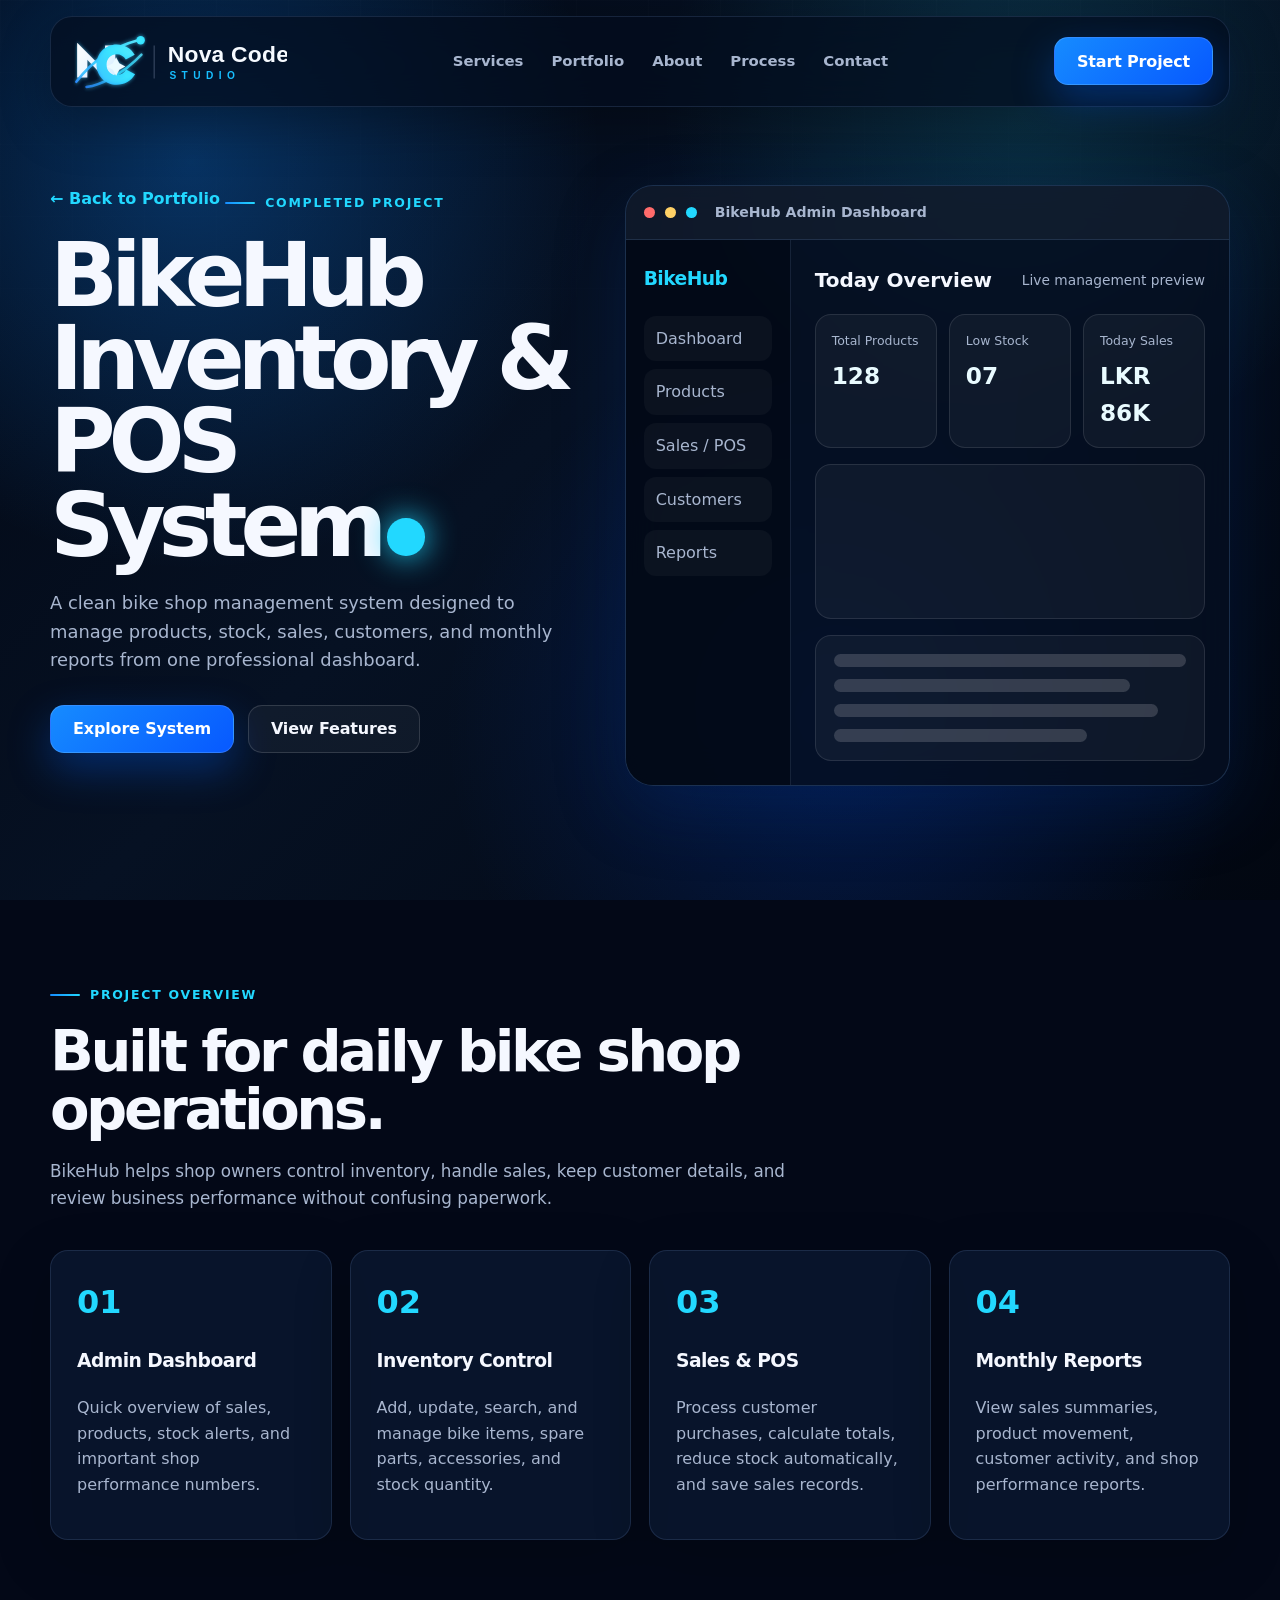
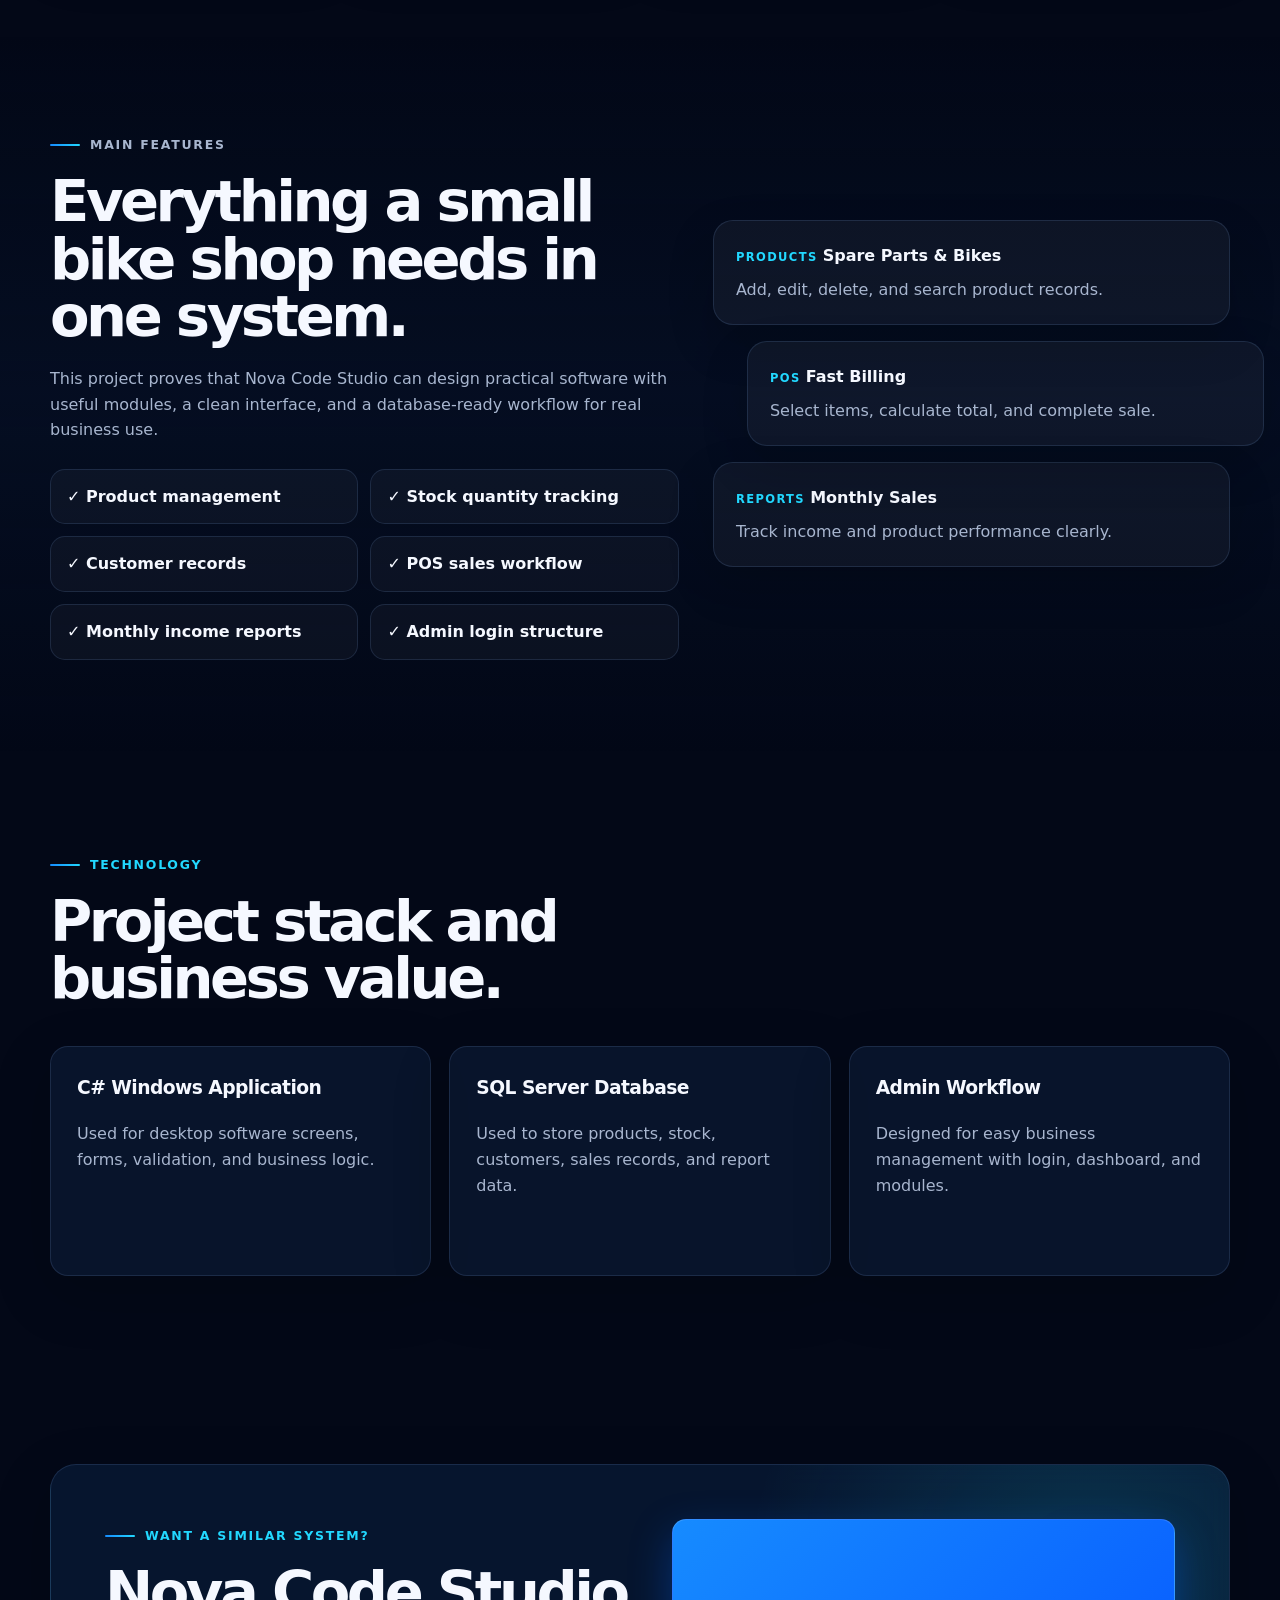
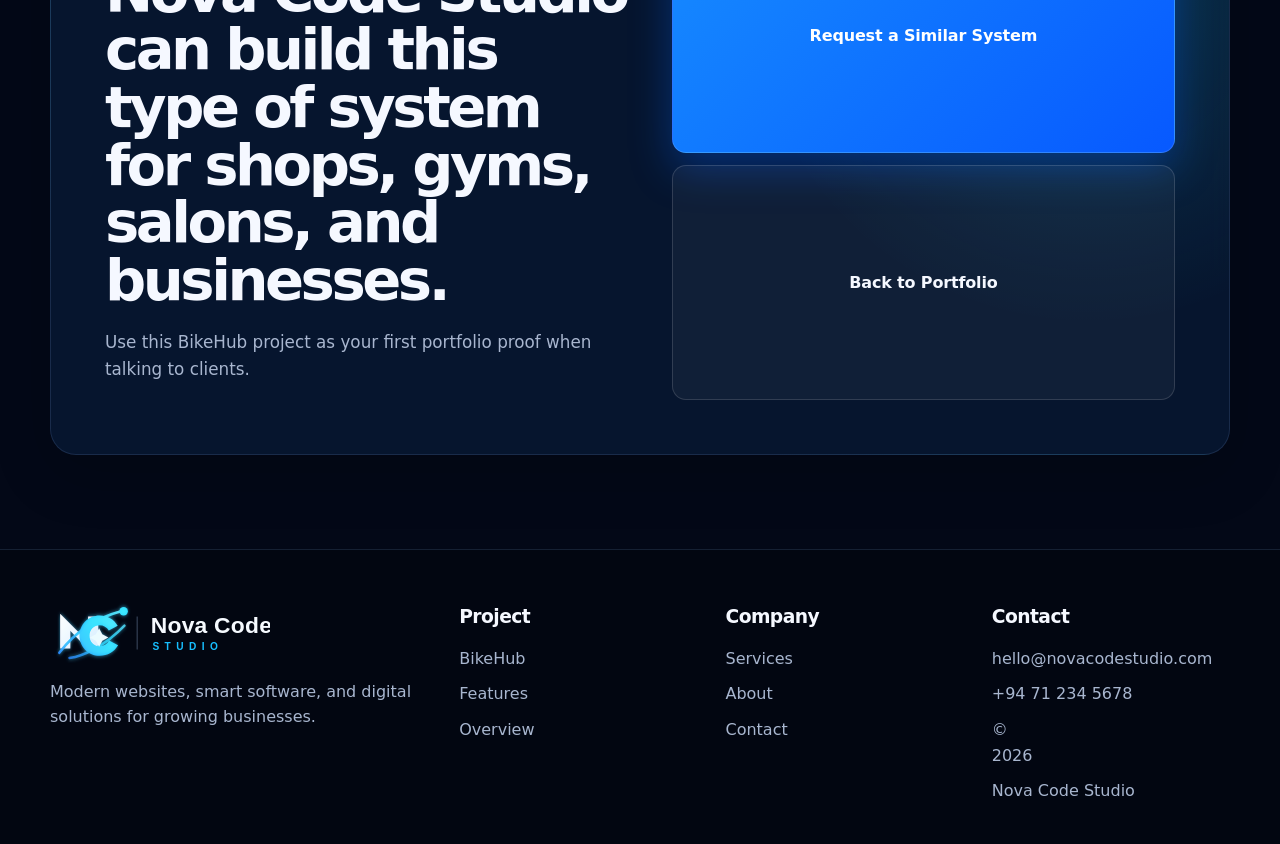
==== bikehub.html @ 88bc0a58 "Add files via upload" ====
<!DOCTYPE html>
<html lang="en">
<head>
  <meta charset="UTF-8" />
  <meta name="viewport" content="width=device-width, initial-scale=1.0" />
  <title>BikeHub Project | Nova Code Studio</title>
  <meta name="description" content="Explore the BikeHub Inventory and POS System project by Nova Code Studio." />
  <meta name="theme-color" content="#06152c" />
  <link rel="icon" href="favicon.svg" type="image/svg+xml" />
  <link rel="stylesheet" href="styles.css" />
</head>
<body>
  <div class="site-bg" aria-hidden="true"></div>

  <header class="project-page-header" id="top">
    <nav class="nav container" aria-label="Project navigation">
      <a class="brand" href="index.html" aria-label="Nova Code Studio home">
        <img src="assets/nova-code-logo.svg" alt="Nova Code Studio logo" />
      </a>

      <button class="nav-toggle" type="button" aria-label="Open menu" aria-expanded="false">
        <span></span><span></span><span></span>
      </button>

      <div class="nav-menu" id="navMenu">
        <a href="index.html#services">Services</a>
        <a href="index.html#portfolio">Portfolio</a>
        <a href="index.html#about">About</a>
        <a href="index.html#process">Process</a>
        <a href="index.html#contact">Contact</a>
      </div>

      <a class="nav-button" href="index.html#contact">Start Project</a>
    </nav>

    <section class="project-hero container">
      <div class="project-hero-copy reveal">
        <a class="back-link" href="index.html#portfolio">← Back to Portfolio</a>
        <p class="eyebrow"><span></span> Completed project</p>
        <h1>BikeHub Inventory & POS System</h1>
        <p class="hero-lead">
          A clean bike shop management system designed to manage products, stock, sales, customers, and monthly reports from one professional dashboard.
        </p>
        <div class="hero-actions">
          <a class="btn primary" href="#demo">Explore System</a>
          <a class="btn secondary" href="#features">View Features</a>
        </div>
      </div>

      <div class="bikehub-system-frame reveal" aria-label="BikeHub dashboard preview">
        <div class="window-bar"><span></span><span></span><span></span><strong>BikeHub Admin Dashboard</strong></div>
        <div class="dashboard-preview">
          <aside>
            <h3>BikeHub</h3>
            <p>Dashboard</p>
            <p>Products</p>
            <p>Sales / POS</p>
            <p>Customers</p>
            <p>Reports</p>
          </aside>
          <main>
            <div class="dash-title"><strong>Today Overview</strong><span>Live management preview</span></div>
            <div class="metric-grid">
              <div><span>Total Products</span><strong>128</strong></div>
              <div><span>Low Stock</span><strong>07</strong></div>
              <div><span>Today Sales</span><strong>LKR 86K</strong></div>
            </div>
            <div class="chart-card"><span></span><span></span><span></span><span></span><span></span></div>
            <div class="table-card">
              <span></span><span></span><span></span><span></span>
            </div>
          </main>
        </div>
      </div>
    </section>
  </header>

  <main>
    <section class="section" id="demo">
      <div class="container">
        <div class="section-heading reveal">
          <p class="eyebrow"><span></span> Project overview</p>
          <h2>Built for daily bike shop operations.</h2>
          <p>BikeHub helps shop owners control inventory, handle sales, keep customer details, and review business performance without confusing paperwork.</p>
        </div>

        <div class="project-detail-grid">
          <article class="detail-card reveal">
            <strong>01</strong>
            <h3>Admin Dashboard</h3>
            <p>Quick overview of sales, products, stock alerts, and important shop performance numbers.</p>
          </article>
          <article class="detail-card reveal">
            <strong>02</strong>
            <h3>Inventory Control</h3>
            <p>Add, update, search, and manage bike items, spare parts, accessories, and stock quantity.</p>
          </article>
          <article class="detail-card reveal">
            <strong>03</strong>
            <h3>Sales & POS</h3>
            <p>Process customer purchases, calculate totals, reduce stock automatically, and save sales records.</p>
          </article>
          <article class="detail-card reveal">
            <strong>04</strong>
            <h3>Monthly Reports</h3>
            <p>View sales summaries, product movement, customer activity, and shop performance reports.</p>
          </article>
        </div>
      </div>
    </section>

    <section class="section bikehub-showcase" id="features">
      <div class="container showcase-grid">
        <div class="showcase-copy reveal">
          <p class="eyebrow"><span></span> Main features</p>
          <h2>Everything a small bike shop needs in one system.</h2>
          <p>
            This project proves that Nova Code Studio can design practical software with useful modules, a clean interface, and a database-ready workflow for real business use.
          </p>
          <div class="about-points">
            <span>✓ Product management</span>
            <span>✓ Stock quantity tracking</span>
            <span>✓ Customer records</span>
            <span>✓ POS sales workflow</span>
            <span>✓ Monthly income reports</span>
            <span>✓ Admin login structure</span>
          </div>
        </div>

        <div class="screen-stack reveal">
          <article>
            <span>Products</span>
            <strong>Spare Parts & Bikes</strong>
            <p>Add, edit, delete, and search product records.</p>
          </article>
          <article>
            <span>POS</span>
            <strong>Fast Billing</strong>
            <p>Select items, calculate total, and complete sale.</p>
          </article>
          <article>
            <span>Reports</span>
            <strong>Monthly Sales</strong>
            <p>Track income and product performance clearly.</p>
          </article>
        </div>
      </div>
    </section>

    <section class="section">
      <div class="container">
        <div class="section-heading reveal">
          <p class="eyebrow"><span></span> Technology</p>
          <h2>Project stack and business value.</h2>
        </div>
        <div class="tech-grid">
          <article class="tech-card reveal"><h3>C# Windows Application</h3><p>Used for desktop software screens, forms, validation, and business logic.</p></article>
          <article class="tech-card reveal"><h3>SQL Server Database</h3><p>Used to store products, stock, customers, sales records, and report data.</p></article>
          <article class="tech-card reveal"><h3>Admin Workflow</h3><p>Designed for easy business management with login, dashboard, and modules.</p></article>
        </div>
      </div>
    </section>

    <section class="section contact-section">
      <div class="container contact-card reveal">
        <div>
          <p class="eyebrow"><span></span> Want a similar system?</p>
          <h2>Nova Code Studio can build this type of system for shops, gyms, salons, and businesses.</h2>
          <p>Use this BikeHub project as your first portfolio proof when talking to clients.</p>
        </div>
        <div class="case-study-list">
          <a class="btn primary" href="index.html#contact">Request a Similar System</a>
          <a class="btn secondary" href="index.html#portfolio">Back to Portfolio</a>
        </div>
      </div>
    </section>
  </main>

  <footer class="footer">
    <div class="container footer-grid">
      <div>
        <img src="assets/nova-code-logo.svg" alt="Nova Code Studio logo" />
        <p>Modern websites, smart software, and digital solutions for growing businesses.</p>
      </div>
      <div>
        <h3>Project</h3>
        <a href="#top">BikeHub</a>
        <a href="#features">Features</a>
        <a href="#demo">Overview</a>
      </div>
      <div>
        <h3>Company</h3>
        <a href="index.html#services">Services</a>
        <a href="index.html#about">About</a>
        <a href="index.html#contact">Contact</a>
      </div>
      <div>
        <h3>Contact</h3>
        <a href="mailto:hello@novacodestudio.com">hello@novacodestudio.com</a>
        <a href="tel:+94712345678">+94 71 234 5678</a>
        <span>© <span id="year"></span> Nova Code Studio</span>
      </div>
    </div>
  </footer>

  <script src="script.js"></script>
</body>
</html>
---- styles.css ----
:root {
  --bg: #030817;
  --bg-soft: #06152c;
  --card: rgba(11, 25, 50, 0.74);
  --card-strong: rgba(12, 33, 68, 0.92);
  --text: #f5f8ff;
  --muted: #a8b6cf;
  --line: rgba(113, 151, 206, 0.18);
  --blue: #168bff;
  --cyan: #22d8ff;
  --blue-dark: #0759ff;
  --shadow: 0 22px 70px rgba(0, 48, 125, 0.28);
  --radius: 26px;
  --radius-sm: 18px;
  --max: 1180px;
}

* { box-sizing: border-box; }
html { scroll-behavior: smooth; }
body {
  margin: 0;
  font-family: Inter, ui-sans-serif, system-ui, -apple-system, BlinkMacSystemFont, "Segoe UI", Arial, sans-serif;
  background: var(--bg);
  color: var(--text);
  line-height: 1.6;
  overflow-x: hidden;
}

body::selection { background: var(--cyan); color: #001224; }

a { color: inherit; text-decoration: none; }
img { max-width: 100%; display: block; }
button, input, textarea, select { font: inherit; }

.site-bg {
  position: fixed;
  inset: 0;
  pointer-events: none;
  z-index: -1;
  background:
    radial-gradient(circle at 15% 18%, rgba(15, 135, 255, .32), transparent 31%),
    radial-gradient(circle at 80% 12%, rgba(34, 216, 255, .16), transparent 28%),
    radial-gradient(circle at 66% 80%, rgba(0, 80, 255, .22), transparent 36%),
    linear-gradient(135deg, #020713 0%, #061123 45%, #020711 100%);
}

.container {
  width: min(var(--max), calc(100% - 40px));
  margin-inline: auto;
}

.header {
  min-height: 100vh;
  position: relative;
  overflow: hidden;
}
.header::before {
  content: "";
  position: absolute;
  inset: 0;
  background:
    linear-gradient(rgba(255,255,255,.035) 1px, transparent 1px),
    linear-gradient(90deg, rgba(255,255,255,.035) 1px, transparent 1px);
  background-size: 72px 72px;
  mask-image: linear-gradient(to bottom, black, transparent 80%);
  opacity: .42;
}

.nav {
  position: sticky;
  top: 16px;
  z-index: 30;
  display: flex;
  align-items: center;
  justify-content: space-between;
  gap: 22px;
  margin-top: 16px;
  padding: 14px 16px;
  border: 1px solid var(--line);
  border-radius: 22px;
  background: rgba(4, 13, 30, .72);
  backdrop-filter: blur(18px);
  box-shadow: 0 18px 50px rgba(0,0,0,.28);
}
.brand { display: inline-flex; align-items: center; width: 220px; flex: 0 0 auto; }
.brand img { width: 220px; height: auto; }

.nav-menu {
  display: flex;
  align-items: center;
  gap: 28px;
  color: var(--muted);
  font-weight: 700;
  font-size: .93rem;
}
.nav-menu a { transition: .25s ease; }
.nav-menu a:hover { color: var(--cyan); }
.nav-button,
.btn {
  display: inline-flex;
  align-items: center;
  justify-content: center;
  gap: 10px;
  min-height: 48px;
  padding: 0 22px;
  border-radius: 14px;
  border: 1px solid rgba(255,255,255,.14);
  font-weight: 800;
  letter-spacing: -.01em;
  transition: transform .25s ease, box-shadow .25s ease, border-color .25s ease;
  cursor: pointer;
}
.nav-button,
.btn.primary {
  background: linear-gradient(135deg, var(--blue), var(--blue-dark));
  color: white;
  box-shadow: 0 16px 40px rgba(0, 100, 255, .34);
}
.btn.secondary {
  background: rgba(255,255,255,.045);
  color: var(--text);
}
.nav-button:hover,
.btn:hover { transform: translateY(-3px); border-color: rgba(34,216,255,.55); }
.btn.primary:hover { box-shadow: 0 20px 55px rgba(34, 216, 255, .28); }

.nav-toggle {
  display: none;
  width: 46px;
  height: 42px;
  border-radius: 12px;
  border: 1px solid var(--line);
  background: rgba(255,255,255,.055);
  cursor: pointer;
}
.nav-toggle span {
  display: block;
  width: 20px;
  height: 2px;
  margin: 5px auto;
  background: white;
  border-radius: 10px;
}

.hero {
  position: relative;
  z-index: 2;
  display: grid;
  grid-template-columns: minmax(0, 1fr) minmax(380px, .95fr);
  align-items: center;
  gap: 56px;
  padding: 96px 0 82px;
}
.eyebrow {
  display: inline-flex;
  align-items: center;
  gap: 10px;
  margin: 0 0 18px;
  text-transform: uppercase;
  letter-spacing: .14em;
  color: var(--cyan);
  font-weight: 900;
  font-size: .78rem;
}
.eyebrow span {
  width: 30px;
  height: 2px;
  border-radius: 10px;
  background: linear-gradient(90deg, var(--blue), var(--cyan));
}

h1, h2, h3, p { margin-top: 0; }
h1 {
  max-width: 800px;
  margin-bottom: 22px;
  font-size: clamp(3rem, 7vw, 6.7rem);
  line-height: .93;
  letter-spacing: -.08em;
}
h1::after {
  content: "";
  display: inline-block;
  width: .42em;
  height: .42em;
  margin-left: .08em;
  border-radius: 50%;
  background: var(--cyan);
  box-shadow: 0 0 32px var(--cyan);
}
h2 {
  font-size: clamp(2rem, 4.5vw, 4.2rem);
  line-height: 1;
  letter-spacing: -.06em;
  margin-bottom: 20px;
}
h3 { letter-spacing: -.03em; }
.hero-lead {
  max-width: 680px;
  color: var(--muted);
  font-size: 1.12rem;
  margin-bottom: 30px;
}
.hero-actions { display: flex; flex-wrap: wrap; gap: 14px; margin-bottom: 32px; }
.hero-stats {
  display: grid;
  grid-template-columns: repeat(3, minmax(0, 1fr));
  gap: 12px;
  max-width: 560px;
}
.hero-stats div {
  padding: 16px;
  border: 1px solid var(--line);
  border-radius: 18px;
  background: rgba(255,255,255,.04);
}
.hero-stats strong { display: block; font-size: 1.5rem; color: var(--text); line-height: 1; }
.hero-stats span { color: var(--muted); font-size: .9rem; }

.hero-visual {
  position: relative;
  min-height: 560px;
  display: grid;
  place-items: center;
}
.hero-logo-card {
  position: relative;
  width: min(430px, 72vw);
  aspect-ratio: 1;
  display: grid;
  place-items: center;
  border: 1px solid rgba(34,216,255,.24);
  border-radius: 46px;
  background:
    linear-gradient(145deg, rgba(255,255,255,.08), rgba(255,255,255,.018)),
    radial-gradient(circle at 50% 40%, rgba(22,139,255,.30), transparent 55%);
  box-shadow: var(--shadow), inset 0 1px 0 rgba(255,255,255,.13);
}
.hero-logo-card img { width: 58%; filter: drop-shadow(0 0 32px rgba(34,216,255,.42)); }
.orbit {
  position: absolute;
  width: 520px;
  aspect-ratio: 1;
  border: 1px solid rgba(34,216,255,.24);
  border-radius: 50%;
  transform: rotate(-19deg) scaleY(.48);
}
.orbit::after {
  content: "";
  position: absolute;
  top: 44px;
  left: 62px;
  width: 10px;
  height: 10px;
  border-radius: 50%;
  background: var(--cyan);
  box-shadow: 0 0 24px var(--cyan);
}
.orbit-two { width: 650px; transform: rotate(13deg) scaleY(.43); opacity: .75; }
.floating-note {
  position: absolute;
  width: 190px;
  padding: 14px 16px;
  border: 1px solid var(--line);
  border-radius: 18px;
  background: rgba(7, 21, 45, .76);
  backdrop-filter: blur(16px);
  box-shadow: 0 18px 50px rgba(0,0,0,.25);
}
.floating-note strong { display: block; font-size: .92rem; }
.floating-note span { color: var(--muted); font-size: .82rem; }
.note-one { top: 42px; left: 8px; }
.note-two { right: 0; top: 118px; }
.note-three { bottom: 56px; left: 44px; }

.section { position: relative; padding: 94px 0; }
.trusted-section { padding: 28px 0; }
.trusted-row {
  display: flex;
  align-items: center;
  justify-content: space-between;
  gap: 18px;
  flex-wrap: wrap;
  padding: 20px 24px;
  border: 1px solid var(--line);
  border-radius: 22px;
  background: rgba(255,255,255,.035);
  color: var(--muted);
}
.trusted-row strong { color: var(--text); }

.section-heading {
  max-width: 780px;
  margin-bottom: 38px;
}
.section-heading p:not(.eyebrow) { color: var(--muted); font-size: 1.05rem; }

.service-grid {
  display: grid;
  grid-template-columns: repeat(5, minmax(0, 1fr));
  gap: 16px;
}
.service-card,
.project-card,
.step-card,
.price-card,
.testimonial-card,
.contact-card,
.founder-panel {
  border: 1px solid var(--line);
  background: var(--card);
  border-radius: var(--radius-sm);
  box-shadow: 0 18px 58px rgba(0,0,0,.18);
  backdrop-filter: blur(14px);
}
.service-card {
  min-height: 286px;
  padding: 24px;
  transition: transform .25s ease, border-color .25s ease, background .25s ease;
}
.service-card:hover { transform: translateY(-8px); border-color: rgba(34,216,255,.46); background: var(--card-strong); }
.service-icon {
  width: 48px;
  height: 48px;
  display: grid;
  place-items: center;
  border-radius: 15px;
  margin-bottom: 22px;
  background: linear-gradient(135deg, rgba(22,139,255,.22), rgba(34,216,255,.09));
  color: var(--cyan);
  border: 1px solid rgba(34,216,255,.22);
  font-weight: 900;
}
.service-card h3 { margin-bottom: 12px; font-size: 1.08rem; }
.service-card p { color: var(--muted); font-size: .95rem; }
.service-card a { display: inline-block; margin-top: 8px; color: var(--cyan); font-weight: 800; font-size: .9rem; }

.split-section { background: linear-gradient(180deg, transparent, rgba(9,29,62,.25), transparent); }
.portfolio-grid {
  display: grid;
  grid-template-columns: repeat(4, minmax(0, 1fr));
  gap: 18px;
}
.project-card { overflow: hidden; transition: transform .25s ease, border-color .25s ease; }
.project-card:hover { transform: translateY(-8px); border-color: rgba(34,216,255,.46); }
.project-preview {
  position: relative;
  min-height: 190px;
  overflow: hidden;
  background: linear-gradient(135deg, rgba(22,139,255,.4), rgba(34,216,255,.15));
}
.project-preview::before {
  content: "";
  position: absolute;
  inset: 20px;
  border-radius: 20px;
  border: 1px solid rgba(255,255,255,.16);
  background: rgba(3,8,23,.42);
}
.project-preview span { position: absolute; border-radius: 99px; background: rgba(255,255,255,.7); }
.project-preview span:nth-child(1) { left: 42px; top: 50px; width: 96px; height: 12px; }
.project-preview span:nth-child(2) { left: 42px; top: 78px; width: 140px; height: 10px; opacity: .6; }
.project-preview span:nth-child(3) { right: 40px; bottom: 42px; width: 84px; height: 38px; background: linear-gradient(135deg, var(--blue), var(--cyan)); }
.tourism { background: radial-gradient(circle at 25% 35%, #38e3ff, transparent 26%), linear-gradient(135deg, #072a67, #0b894d); }
.gym { background: radial-gradient(circle at 70% 35%, #22d8ff, transparent 22%), linear-gradient(135deg, #0b1026, #173b7e); }
.shop { background: radial-gradient(circle at 75% 30%, #e6fbff, transparent 18%), linear-gradient(135deg, #0b152d, #125ae8); }
.pos { background: radial-gradient(circle at 75% 25%, #22d8ff, transparent 20%), linear-gradient(135deg, #071329, #0b45ad); }
.project-body { padding: 22px; }
.project-body p { color: var(--cyan); text-transform: uppercase; letter-spacing: .14em; font-size: .72rem; font-weight: 900; margin-bottom: 8px; }
.project-body h3 { margin-bottom: 8px; }
.project-body span { color: var(--muted); font-size: .94rem; }

.about-grid {
  display: grid;
  grid-template-columns: minmax(0, .95fr) minmax(360px, .8fr);
  gap: 28px;
  align-items: center;
}
.about-copy p:not(.eyebrow) { color: var(--muted); font-size: 1.05rem; }
.about-copy strong { color: var(--text); }
.about-points { display: grid; grid-template-columns: repeat(2, minmax(0,1fr)); gap: 12px; margin-top: 26px; }
.about-points span {
  padding: 14px 16px;
  border-radius: 15px;
  border: 1px solid var(--line);
  background: rgba(255,255,255,.035);
  color: var(--text);
  font-weight: 700;
}
.founder-panel { padding: 22px; position: relative; overflow: hidden; }
.founder-panel::before {
  content: "";
  position: absolute;
  width: 220px;
  height: 220px;
  right: -60px;
  top: -70px;
  border-radius: 50%;
  background: rgba(34,216,255,.16);
  filter: blur(24px);
}
.founder-card {
  position: relative;
  display: flex;
  align-items: center;
  gap: 16px;
  padding: 18px;
  border-radius: 18px;
  border: 1px solid var(--line);
  background: rgba(255,255,255,.04);
  margin-bottom: 14px;
}
.avatar {
  flex: 0 0 auto;
  width: 72px;
  height: 72px;
  display: grid;
  place-items: center;
  border-radius: 50%;
  font-weight: 950;
  font-size: 1.35rem;
  color: white;
  background: linear-gradient(135deg, var(--blue), var(--cyan));
  box-shadow: 0 14px 34px rgba(22,139,255,.28);
}
.avatar.female { background: linear-gradient(135deg, #1d63ff, #22d8ff 65%, #ffffff); color: #041126; }
.founder-card h3 { margin-bottom: 3px; }
.founder-card p { color: var(--muted); margin: 0; }
.mini-dashboard {
  position: relative;
  display: grid;
  grid-template-columns: repeat(2, minmax(0,1fr));
  gap: 12px;
  margin-top: 20px;
}
.mini-dashboard div {
  padding: 16px;
  border-radius: 16px;
  background: rgba(3,8,23,.56);
  border: 1px solid rgba(255,255,255,.1);
}
.mini-dashboard span {
  display: block;
  width: 42px;
  height: 8px;
  border-radius: 99px;
  margin-bottom: 12px;
  background: linear-gradient(90deg, var(--blue), var(--cyan));
}

.process-grid {
  display: grid;
  grid-template-columns: repeat(5, minmax(0,1fr));
  gap: 16px;
}
.step-card { padding: 24px; min-height: 210px; position: relative; overflow: hidden; }
.step-card::after {
  content: "";
  position: absolute;
  width: 90px;
  height: 90px;
  right: -30px;
  top: -30px;
  border-radius: 50%;
  background: rgba(34,216,255,.1);
}
.step-card strong { color: var(--cyan); font-size: 1.8rem; }
.step-card p { color: var(--muted); font-size: .94rem; }

.pricing-grid {
  display: grid;
  grid-template-columns: repeat(3, minmax(0, 1fr));
  gap: 20px;
}
.price-card { padding: 30px; }
.price-card.featured {
  border-color: rgba(34,216,255,.5);
  background: linear-gradient(145deg, rgba(22,139,255,.17), rgba(6,21,44,.92));
  transform: translateY(-12px);
}
.price-card p { color: var(--cyan); font-weight: 900; text-transform: uppercase; letter-spacing: .12em; font-size: .78rem; }
.price-card h3 { font-size: 1.35rem; margin-bottom: 14px; }
.price-card strong { display: block; font-size: 2rem; margin-bottom: 20px; }
.price-card ul { padding: 0; margin: 0 0 26px; list-style: none; color: var(--muted); }
.price-card li { margin-bottom: 10px; }
.price-card li::before { content: "✓"; color: var(--cyan); font-weight: 900; margin-right: 8px; }
.price-card a {
  display: inline-flex;
  min-height: 44px;
  align-items: center;
  padding: 0 18px;
  border-radius: 12px;
  border: 1px solid var(--line);
  color: var(--text);
  font-weight: 800;
  background: rgba(255,255,255,.04);
}
.price-card.featured a { background: linear-gradient(135deg, var(--blue), var(--blue-dark)); border-color: transparent; }

.testimonial-grid {
  display: grid;
  grid-template-columns: .95fr repeat(2, minmax(0, .75fr));
  gap: 18px;
  align-items: stretch;
}
.testimonial-copy { padding-right: 20px; }
.testimonial-card { padding: 26px; }
.testimonial-card p { color: var(--muted); }
.testimonial-card strong { display: block; margin-bottom: 6px; }
.testimonial-card span { color: #ffd66b; letter-spacing: .2em; }

.contact-card {
  display: grid;
  grid-template-columns: .9fr .85fr;
  gap: 34px;
  padding: clamp(26px, 5vw, 54px);
  background:
    radial-gradient(circle at 88% 20%, rgba(34,216,255,.16), transparent 30%),
    rgba(8, 24, 51, .86);
  border-radius: var(--radius);
}
.contact-card p:not(.eyebrow) { color: var(--muted); font-size: 1.05rem; }
.contact-links { display: grid; gap: 10px; margin-top: 24px; color: var(--text); font-weight: 800; }
.contact-links a:hover { color: var(--cyan); }
.contact-form { display: grid; gap: 14px; }
.contact-form label { display: grid; gap: 8px; color: var(--muted); font-weight: 700; }
.contact-form input,
.contact-form textarea,
.contact-form select {
  width: 100%;
  color: var(--text);
  background: rgba(255,255,255,.055);
  border: 1px solid var(--line);
  border-radius: 14px;
  outline: none;
  padding: 14px 15px;
  transition: border-color .25s ease, box-shadow .25s ease;
}
.contact-form input:focus,
.contact-form textarea:focus,
.contact-form select:focus { border-color: rgba(34,216,255,.68); box-shadow: 0 0 0 4px rgba(34,216,255,.08); }
.contact-form textarea { resize: vertical; }
.contact-form small { color: var(--muted); }

.footer {
  padding: 52px 0 30px;
  border-top: 1px solid var(--line);
  background: rgba(0,0,0,.24);
}
.footer-grid {
  display: grid;
  grid-template-columns: 1.6fr repeat(3, 1fr);
  gap: 28px;
}
.footer img { width: 220px; margin-bottom: 16px; }
.footer p, .footer a, .footer span { color: var(--muted); }
.footer h3 { margin-bottom: 14px; }
.footer a, .footer span { display: block; margin-bottom: 10px; }
.footer a:hover { color: var(--cyan); }

.reveal {
  opacity: 0;
  transform: translateY(22px);
  transition: opacity .7s ease, transform .7s ease;
}
.reveal.visible { opacity: 1; transform: translateY(0); }


.project-card.featured-project {
  border-color: rgba(34, 216, 255, .42);
  box-shadow: 0 18px 55px rgba(34, 216, 255, .10);
}

.project-preview.bikehub {
  background:
    radial-gradient(circle at 82% 24%, rgba(34,216,255,.28), transparent 34%),
    linear-gradient(135deg, #071936, #0b2f5f 52%, #061125);
}

.project-preview.bikehub::after {
  content: "BIKEHUB";
  position: absolute;
  left: 42px;
  bottom: 32px;
  color: rgba(255,255,255,.95);
  font-weight: 900;
  letter-spacing: .16em;
  font-size: 1rem;
}

.project-preview.bikehub span:nth-child(1) { left: 34px; top: 38px; width: 120px; height: 13px; }
.project-preview.bikehub span:nth-child(2) { left: 34px; top: 68px; width: 170px; height: 10px; opacity: .55; }
.project-preview.bikehub span:nth-child(3) { right: 36px; top: 34px; width: 86px; height: 86px; border: 12px solid rgba(34,216,255,.78); background: transparent; }
.project-preview.bikehub span:nth-child(4) { right: 94px; bottom: 34px; width: 86px; height: 86px; border: 12px solid rgba(255,255,255,.75); background: transparent; }

.project-tags {
  display: flex;
  flex-wrap: wrap;
  gap: 8px;
  margin-top: 18px;
}

.project-tags small {
  color: #dff7ff;
  border: 1px solid rgba(34,216,255,.25);
  background: rgba(34,216,255,.08);
  border-radius: 999px;
  padding: 7px 10px;
  font-size: .75rem;
}

.case-study-card {
  margin-top: 32px;
  display: grid;
  grid-template-columns: 1.3fr .9fr;
  gap: 28px;
  align-items: start;
  padding: 30px;
  border: 1px solid rgba(120, 180, 255, .18);
  border-radius: var(--radius-lg);
  background: linear-gradient(135deg, rgba(8,24,52,.82), rgba(5,13,28,.92));
  box-shadow: var(--shadow);
}

.case-study-card h3 {
  font-size: clamp(1.4rem, 3vw, 2rem);
  margin-bottom: 12px;
}

.case-study-card p {
  color: var(--muted);
  line-height: 1.8;
}

.case-study-list {
  display: grid;
  gap: 12px;
}

.case-study-list span {
  color: #dfeeff;
  border: 1px solid rgba(255,255,255,.10);
  background: rgba(255,255,255,.045);
  border-radius: 16px;
  padding: 13px 15px;
}

@media (max-width: 1080px) {
  .service-grid { grid-template-columns: repeat(2, minmax(0, 1fr)); }
  .portfolio-grid { grid-template-columns: repeat(2, minmax(0, 1fr)); }
  .process-grid { grid-template-columns: repeat(2, minmax(0, 1fr)); }
  .hero { grid-template-columns: 1fr; padding-top: 72px; }
  .hero-visual { min-height: 480px; }
  .testimonial-grid { grid-template-columns: 1fr; }
}

@media (max-width: 840px) {
  .container { width: min(100% - 28px, var(--max)); }
  .nav { top: 10px; }
  .brand { width: 185px; }
  .brand img { width: 185px; }
  .nav-toggle { display: block; }
  .nav-button { display: none; }
  .nav-menu {
    position: absolute;
    left: 14px;
    right: 14px;
    top: calc(100% + 12px);
    display: none;
    flex-direction: column;
    align-items: stretch;
    gap: 0;
    padding: 12px;
    border: 1px solid var(--line);
    border-radius: 18px;
    background: rgba(4, 13, 30, .96);
  }
  .nav-menu.open { display: flex; }
  .nav-menu a { padding: 14px; border-radius: 12px; }
  .nav-menu a:hover { background: rgba(255,255,255,.055); }
  h1 { font-size: clamp(2.75rem, 15vw, 5rem); }
  .hero-stats { grid-template-columns: 1fr; }
  .hero-visual { min-height: 390px; }
  .hero-logo-card { width: min(330px, 80vw); border-radius: 34px; }
  .orbit { width: 410px; }
  .orbit-two { width: 500px; }
  .floating-note { width: 165px; }
  .note-one { left: 0; top: 20px; }
  .note-two { top: 95px; right: -5px; }
  .note-three { bottom: 24px; left: 10px; }
  .about-grid, .contact-card { grid-template-columns: 1fr; }
  .pricing-grid { grid-template-columns: 1fr; }
  .price-card.featured { transform: none; }
  .footer-grid { grid-template-columns: 1fr 1fr; }
}

@media (max-width: 600px) {
  .section { padding: 70px 0; }
  .service-grid, .portfolio-grid, .process-grid { grid-template-columns: 1fr; }
  .about-points, .mini-dashboard { grid-template-columns: 1fr; }
  .hero-actions { flex-direction: column; }
  .btn { width: 100%; }
  .trusted-row { justify-content: flex-start; }
  .contact-card { padding: 22px; }
  .founder-card { align-items: flex-start; }
  .footer-grid { grid-template-columns: 1fr; }
}


@media (max-width: 760px) {
  .case-study-card { grid-template-columns: 1fr; padding: 22px; }
}

/* BikeHub portfolio link and project page */
:root { --radius-lg: 32px; }
.project-link {
  display: block;
  color: inherit;
}
.project-explore-badge {
  position: absolute;
  right: 22px;
  bottom: 24px;
  z-index: 2;
  display: inline-flex;
  align-items: center;
  min-height: 36px;
  padding: 0 12px;
  border-radius: 999px;
  background: rgba(3,8,23,.74);
  border: 1px solid rgba(34,216,255,.35);
  color: #e9fbff;
  font-size: .76rem;
  letter-spacing: .03em;
  box-shadow: 0 14px 34px rgba(0,0,0,.22);
}
.case-study-button { width: 100%; margin-top: 4px; }
.project-page-header {
  min-height: auto;
  position: relative;
  overflow: hidden;
  padding-bottom: 42px;
}
.project-page-header::before {
  content: "";
  position: absolute;
  inset: 0;
  background:
    linear-gradient(rgba(255,255,255,.035) 1px, transparent 1px),
    linear-gradient(90deg, rgba(255,255,255,.035) 1px, transparent 1px);
  background-size: 72px 72px;
  mask-image: linear-gradient(to bottom, black, transparent 86%);
  opacity: .35;
}
.project-hero {
  position: relative;
  z-index: 2;
  display: grid;
  grid-template-columns: minmax(0, .88fr) minmax(420px, 1fr);
  gap: 42px;
  align-items: center;
  padding: 78px 0 56px;
}
.project-hero-copy h1 { font-size: clamp(2.7rem, 7vw, 5.8rem); }
.back-link {
  display: inline-flex;
  margin-bottom: 22px;
  color: var(--cyan);
  font-weight: 900;
}
.bikehub-system-frame {
  border: 1px solid rgba(120,180,255,.2);
  border-radius: 28px;
  overflow: hidden;
  background: rgba(5, 15, 34, .82);
  box-shadow: var(--shadow);
  backdrop-filter: blur(18px);
}
.window-bar {
  min-height: 54px;
  display: flex;
  align-items: center;
  gap: 10px;
  padding: 0 18px;
  border-bottom: 1px solid var(--line);
  background: rgba(255,255,255,.04);
}
.window-bar span {
  width: 11px;
  height: 11px;
  border-radius: 50%;
  background: rgba(255,255,255,.36);
}
.window-bar span:nth-child(1) { background: #ff6b6b; }
.window-bar span:nth-child(2) { background: #ffd166; }
.window-bar span:nth-child(3) { background: #22d8ff; }
.window-bar strong { margin-left: 8px; color: var(--muted); font-size: .88rem; }
.dashboard-preview {
  min-height: 430px;
  display: grid;
  grid-template-columns: 165px 1fr;
}
.dashboard-preview aside {
  padding: 24px 18px;
  background: rgba(2, 8, 20, .75);
  border-right: 1px solid var(--line);
}
.dashboard-preview aside h3 { color: var(--cyan); margin-bottom: 22px; }
.dashboard-preview aside p {
  padding: 10px 12px;
  border-radius: 12px;
  color: var(--muted);
  margin-bottom: 8px;
  background: rgba(255,255,255,.035);
}
.dashboard-preview main { padding: 24px; }
.dash-title {
  display: flex;
  align-items: center;
  justify-content: space-between;
  gap: 16px;
  margin-bottom: 18px;
}
.dash-title strong { font-size: 1.25rem; }
.dash-title span { color: var(--muted); font-size: .86rem; }
.metric-grid {
  display: grid;
  grid-template-columns: repeat(3, minmax(0, 1fr));
  gap: 12px;
}
.metric-grid div,
.chart-card,
.table-card {
  border: 1px solid rgba(255,255,255,.1);
  border-radius: 16px;
  background: rgba(255,255,255,.045);
}
.metric-grid div { padding: 16px; }
.metric-grid span { display: block; color: var(--muted); font-size: .78rem; margin-bottom: 6px; }
.metric-grid strong { font-size: 1.45rem; color: #e9fbff; }
.chart-card {
  margin-top: 16px;
  min-height: 155px;
  padding: 24px;
  display: flex;
  align-items: end;
  gap: 14px;
}
.chart-card span {
  flex: 1;
  border-radius: 12px 12px 4px 4px;
  background: linear-gradient(180deg, var(--cyan), var(--blue));
  opacity: .78;
}
.chart-card span:nth-child(1) { height: 44%; }
.chart-card span:nth-child(2) { height: 62%; }
.chart-card span:nth-child(3) { height: 38%; }
.chart-card span:nth-child(4) { height: 78%; }
.chart-card span:nth-child(5) { height: 58%; }
.table-card {
  margin-top: 16px;
  padding: 18px;
  display: grid;
  gap: 12px;
}
.table-card span {
  display: block;
  height: 13px;
  border-radius: 999px;
  background: rgba(255,255,255,.16);
}
.table-card span:nth-child(2) { width: 84%; }
.table-card span:nth-child(3) { width: 92%; }
.table-card span:nth-child(4) { width: 72%; }
.project-detail-grid,
.tech-grid {
  display: grid;
  grid-template-columns: repeat(4, minmax(0, 1fr));
  gap: 18px;
}
.tech-grid { grid-template-columns: repeat(3, minmax(0, 1fr)); }
.detail-card,
.tech-card {
  padding: 26px;
  min-height: 230px;
  border: 1px solid var(--line);
  border-radius: var(--radius-sm);
  background: var(--card);
  box-shadow: 0 18px 58px rgba(0,0,0,.18);
}
.detail-card strong {
  display: block;
  color: var(--cyan);
  font-size: 2rem;
  margin-bottom: 18px;
}
.detail-card p,
.tech-card p,
.showcase-copy p { color: var(--muted); }
.bikehub-showcase {
  background: linear-gradient(180deg, transparent, rgba(9,29,62,.28), transparent);
}
.showcase-grid {
  display: grid;
  grid-template-columns: minmax(0, .9fr) minmax(360px, .74fr);
  gap: 34px;
  align-items: center;
}
.screen-stack {
  display: grid;
  gap: 16px;
}
.screen-stack article {
  padding: 22px;
  border: 1px solid var(--line);
  border-radius: 20px;
  background: rgba(255,255,255,.045);
  box-shadow: 0 18px 46px rgba(0,0,0,.18);
}
.screen-stack article:nth-child(2) { transform: translateX(34px); }
.screen-stack span {
  display: inline-flex;
  margin-bottom: 10px;
  color: var(--cyan);
  font-weight: 900;
  text-transform: uppercase;
  letter-spacing: .12em;
  font-size: .72rem;
}
.screen-stack p { color: var(--muted); margin-bottom: 0; }
@media (max-width: 1080px) {
  .project-hero, .showcase-grid { grid-template-columns: 1fr; }
  .project-detail-grid { grid-template-columns: repeat(2, minmax(0, 1fr)); }
}
@media (max-width: 720px) {
  .dashboard-preview { grid-template-columns: 1fr; }
  .dashboard-preview aside { display: none; }
  .metric-grid, .project-detail-grid, .tech-grid { grid-template-columns: 1fr; }
  .project-hero { padding-top: 56px; }
  .screen-stack article:nth-child(2) { transform: none; }
}
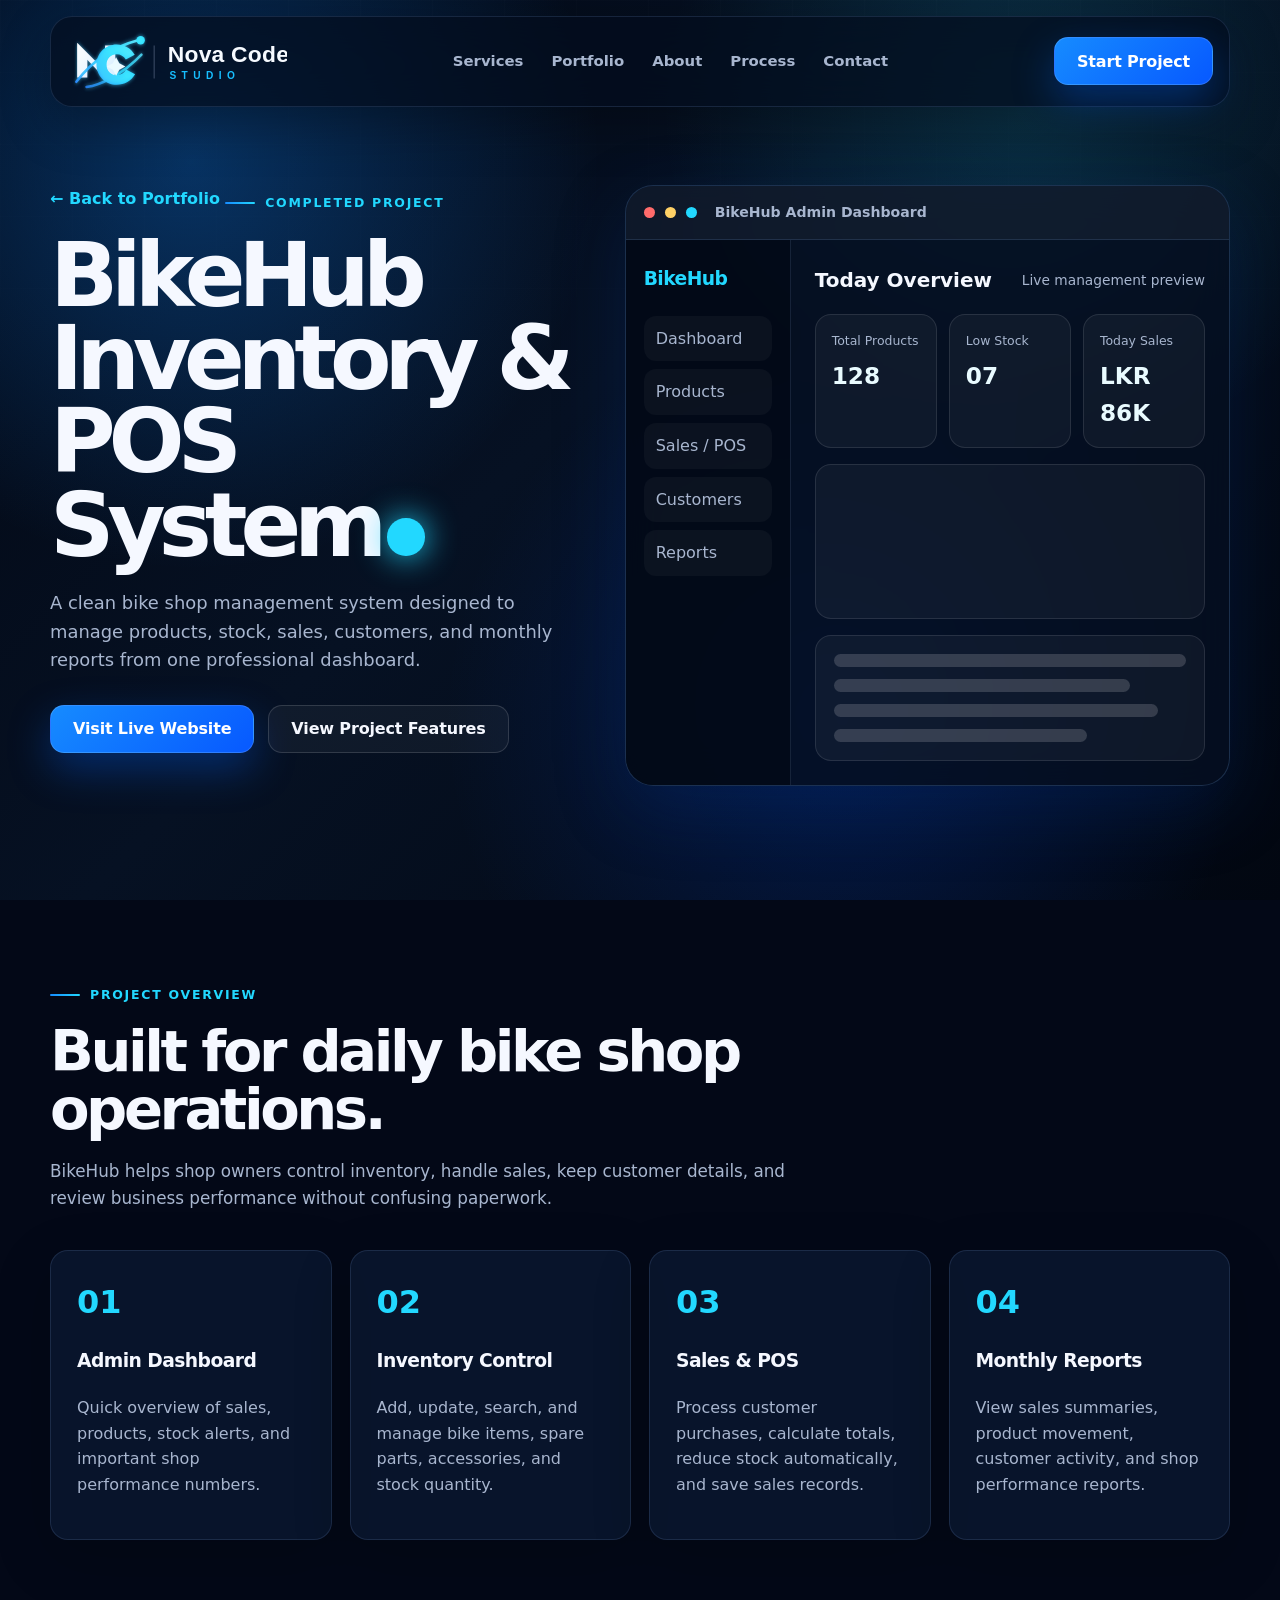
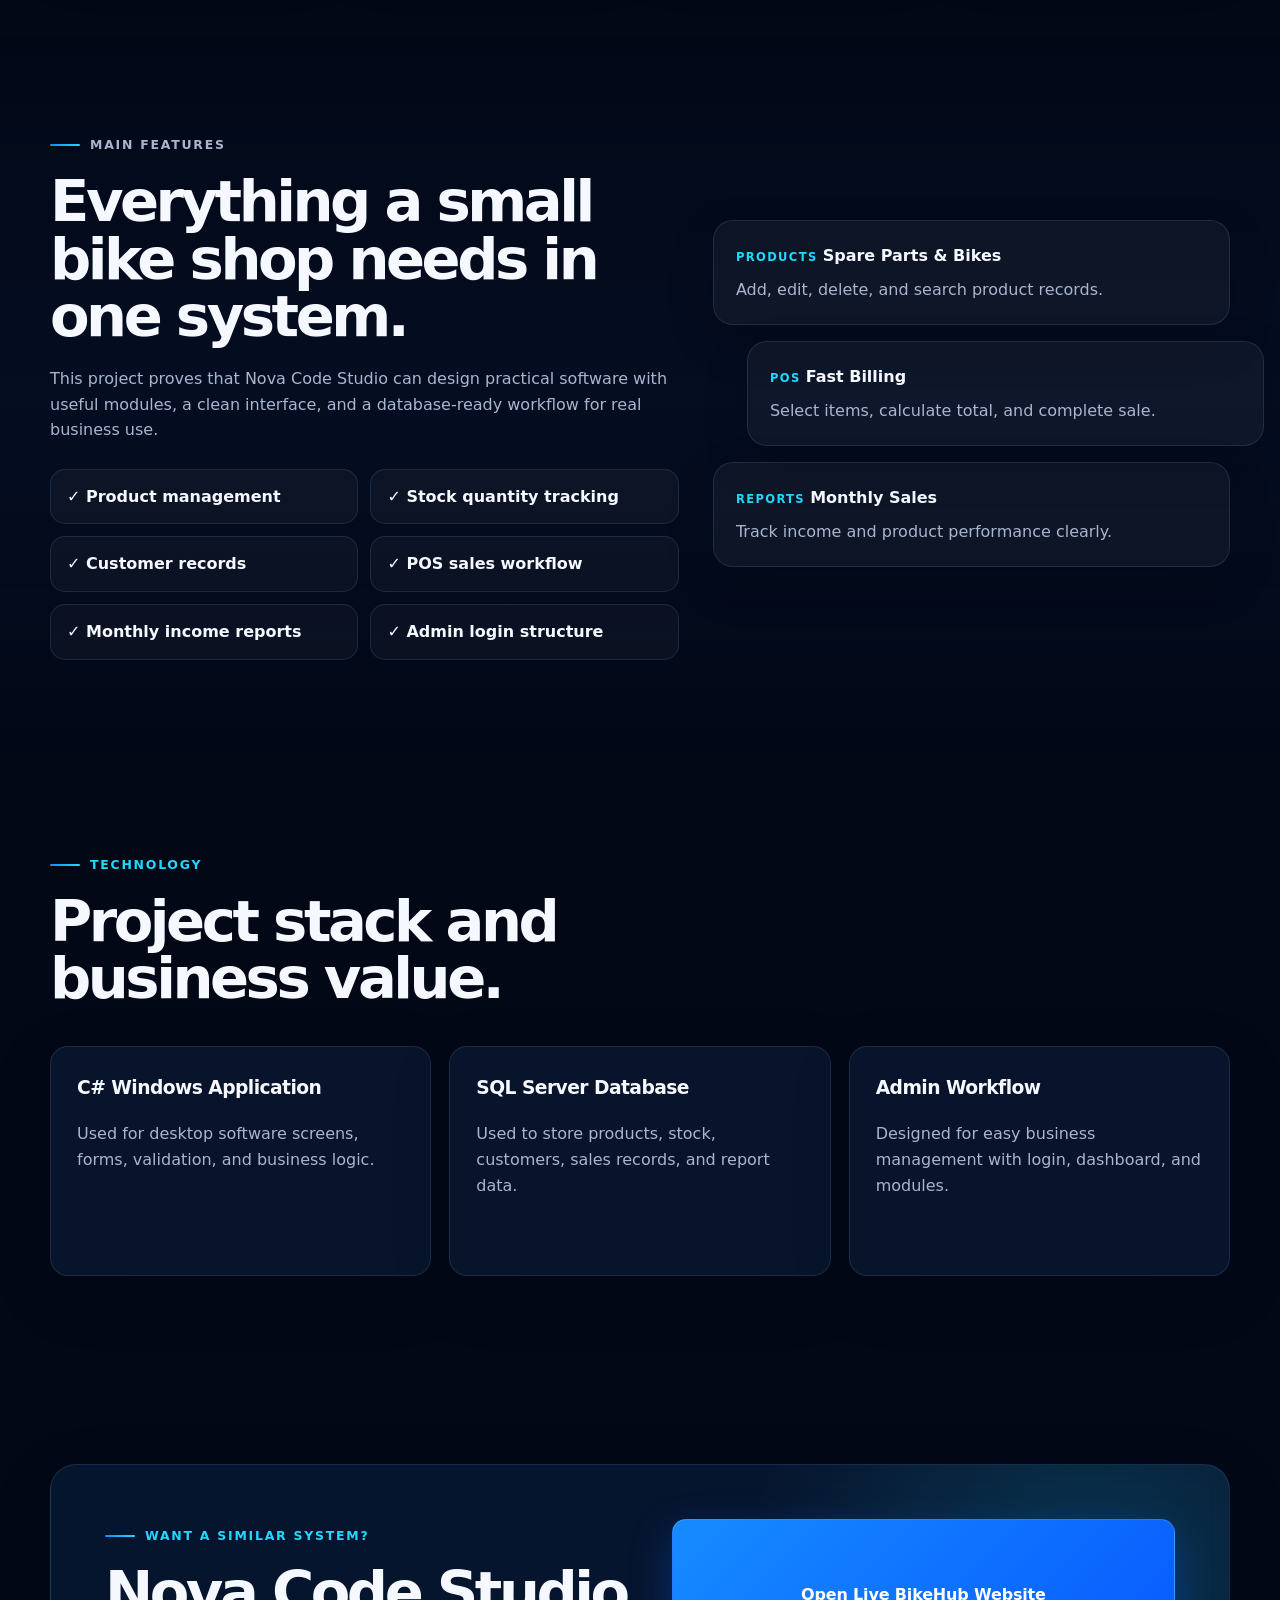
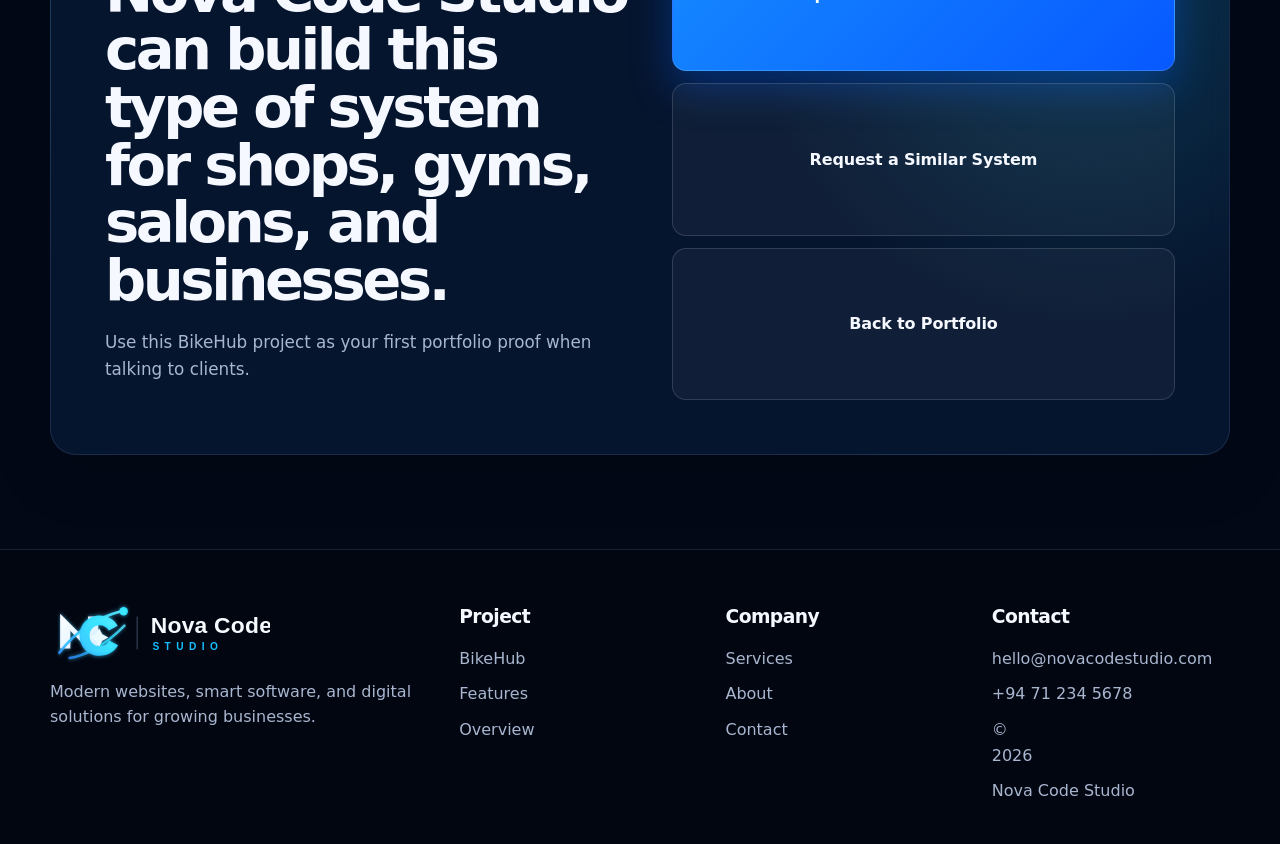
==== commit 78c83527: "Add files via upload" ====
--- a/bikehub.html
+++ b/bikehub.html
@@ -42,8 +42,8 @@
           A clean bike shop management system designed to manage products, stock, sales, customers, and monthly reports from one professional dashboard.
         </p>
         <div class="hero-actions">
-          <a class="btn primary" href="#demo">Explore System</a>
-          <a class="btn secondary" href="#features">View Features</a>
+          <a class="btn primary" href="http://bikehubmotors.lk/" target="_blank" rel="noopener noreferrer">Visit Live Website</a>
+          <a class="btn secondary" href="#features">View Project Features</a>
         </div>
       </div>
 
@@ -169,7 +169,8 @@
           <p>Use this BikeHub project as your first portfolio proof when talking to clients.</p>
         </div>
         <div class="case-study-list">
-          <a class="btn primary" href="index.html#contact">Request a Similar System</a>
+          <a class="btn primary" href="http://bikehubmotors.lk/" target="_blank" rel="noopener noreferrer">Open Live BikeHub Website</a>
+          <a class="btn secondary" href="index.html#contact">Request a Similar System</a>
           <a class="btn secondary" href="index.html#portfolio">Back to Portfolio</a>
         </div>
       </div>
